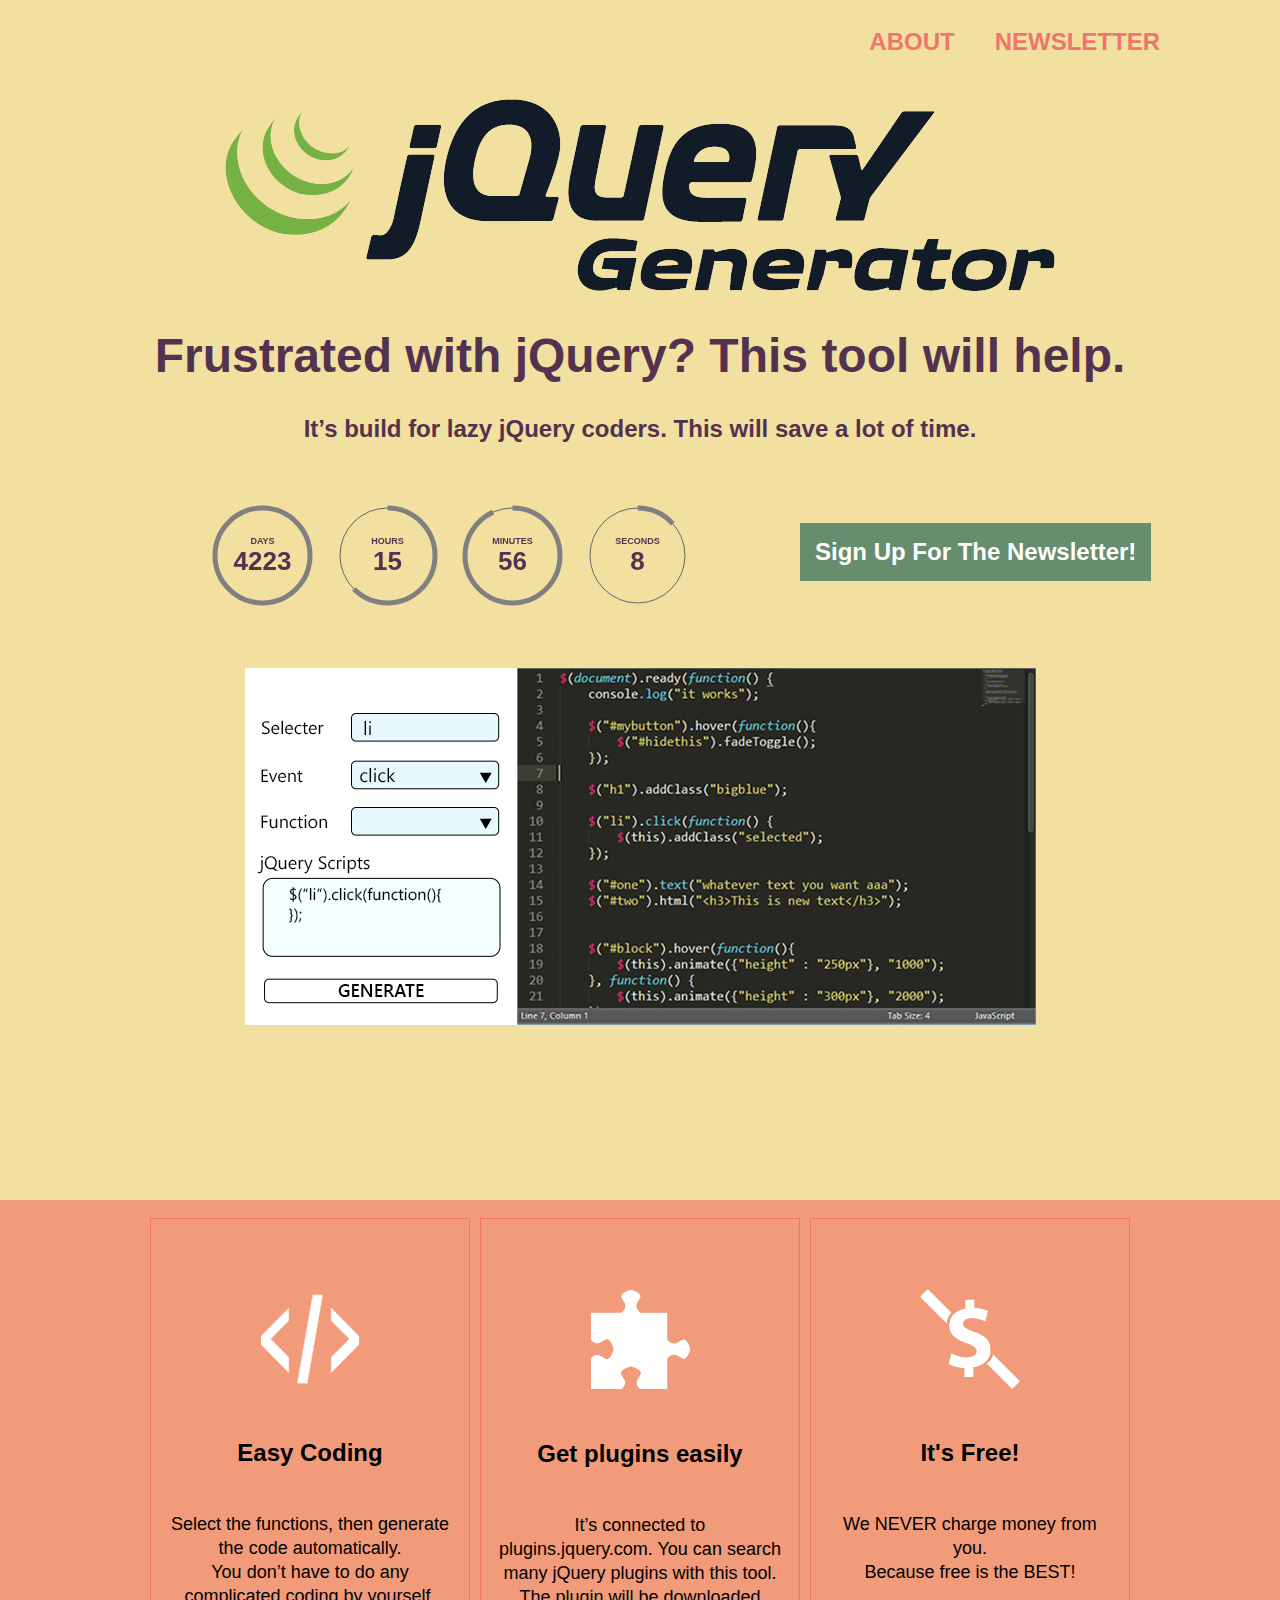
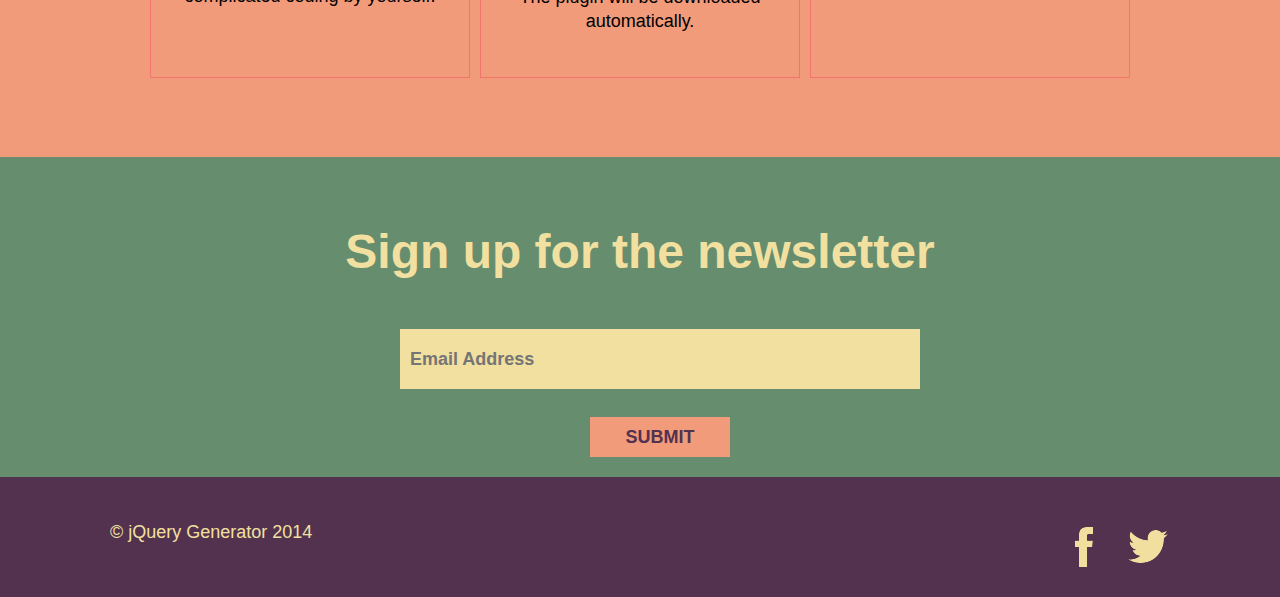
==== index.html @ 90209edb "Final Assignment" ====
<!doctype html>
<html lang="en">
	<head>
		<meta charset="UTF-8">
		<title>jQuery generator</title>
		<link rel="stylesheet" href="styles/normalize.css">
		<link rel="stylesheet" href="styles/main.css">
		<link href="http://netdna.bootstrapcdn.com/font-awesome/4.0.3/css/font-awesome.css" rel="stylesheet">
		<link rel="stylesheet" href="styles/TimeCircles.css" >  
		<meta name="viewport" content="initial-scale=1, maximum-scale=1">
		<script src="http://ajax.googleapis.com/ajax/libs/jquery/1.11.0/jquery.min.js"></script>	
		<script src="scripts/TimeCircles.js" ></script>
		<script src="scripts/jquery.smoothScroll.js"></script>
		<script src="scripts/main.js"></script>
	</head>
		<body>
			<header>
				<div class="container">
					<ul id="mobile">
						<li><img src="images/title.png"></li>
						<li><i class="fa fa-bars fa-2x"></i>
						<ul id="bar">
							<li><a href="#about">about</li>
							<li><a href="#newsletter">newsletter</li>
						</ul>
						</li>
					</ul>
					<ul id="nav">
						<li><a href="#about">about</a></li>
						<li><a href="#newsletter">newsletter</a></li>
					</ul>
				</div>
				
				<div id="main" class="container">
					<img src="images/title.png" id="title">
					<h1>Frustrated with jQuery? This tool will help.</h1>
					<h2>It’s build for lazy jQuery coders. This will save a lot of time.</h2>
				</div>
				<div id="info" class="container">
					<div id="count" data-date="2015-01-01 00:00:00"></div>
					<a href="#newsletter" id="button">Sign Up For The Newsletter!</a>
				</div>
				<div class="headerImage" class="container">
					<img src="images/headerImage.jpg">
				</div>
				
			</header>
			<aside id="about">
				<div class="container">
					<ul>
						<li>
							<img src="images/code.png">
							<h2>Easy Coding</h2>
							<p>Select the functions, then generate the code automatically.<br>You don’t have to do any complicated coding by yourself.</p>
						</li>
						<li>
							<img src="images/plugin.png">
							<h2>Get plugins easily</h2>
							<p>It’s connected to plugins.jquery.com. 
							You can search many jQuery plugins with this tool. <br>The plugin will be downloaded automatically.</p>
						</li>
						<li>
							<img src="images/free.png">
							<h2>It's Free!</h2>
							<p>We NEVER charge money from you. <br>
							Because free is the BEST!</p>
						</li>
					</ul>
				</div>
			</aside>
			<section id="newsletter">
				<div class="container">
					<form>
						<h1>Sign up for the newsletter</h1>
						<ul>
							<li><input id="email" type="email" placeholder="Email Address"></li>
							<li><input id="submit" type="submit" value="SUBMIT"></li>
						</ul>
					</form>
				</div>
			</section>
			<footer>
				<div class="container">
					<div id="copyrights">&copy; jQuery Generator 2014</div>
					<div id="icons">
						<ul>
							<li><a href=""><img src="images/facebook.png"></a></li>
							<li><a href=""><img src="images/twitter.png"></a></li>
						</ul>
					</div>
				</div>
			</footer>
		</body>
</html>
---- styles/main.css ----
* {
	-webkit-box-sizing: border-box;
	-moz-box-sizing: border-box;
	box-sizing: border-box;
}

body{
	font-family: 'Segoe UI', sans-serif;
	font-size: 18px;
}

h1{
	font-size: 48px;
	font-weight: 600;
}

h2 {
	font-size: 24px;
	font-weight: 600;
}

p{
	line-height: 24px;
}

.container {
	width: 1080px;
	margin: 0 auto;
}

header {
	float: left;
	width: 100%;
	height: 1200px;
	background-color: #f2e0a0;
	color: #53324f;
}

ul#mobile {
	display: none;
}

ul#nav {
	float: right;
}

ul#nav li {
	display: inline-block;
	float: left;
	margin:0 10px;
	padding: 10px;
	list-style-type: none;
}

#nav li a {
	font-size: 24px;
	font-weight: 700;
	text-decoration: none;
	color:#f0756e;
	text-transform: uppercase;
}

#main {
	float: left;
	width: 100%;
	padding-top: 15px;
	text-align: center;
}

#info {
	clear: both;
}

#count {
	float: left;
	margin: 30px 100px;
	width: 500px;
}

#button {
	float: left;
	margin-top: 60px;
	padding: 15px;
	background-color:  #668d6e;
	font-weight: bold;
	font-size: 24px;
	color: #fff;
	text-decoration: none;
	text-align: center;
}

#button:hover {
	background-color: #f0756e;
}

.headerImage {
	clear: both;
	padding: 15px;
	text-align: center;
}

.headerImage img{
	max-width: 100%;
}

#main h1 {
	clear: both;
}


aside {
	float: left;
	width: 100%;
	height: 557px;
	background-color: #f19b7a;
}
aside h2 {
	color: #000;
	padding: 25px 0;
}


aside ul {
	float: left;
	width: 100%;
}

aside ul li {
	float: left;
	width: 320px;
	height: 460px;
	margin-left: 10px;
	padding: 70px 16px 100px;
	list-style-type: none;
	border: 1px solid #f0756e;
	text-align: center;
	color: #000;
}


section {
	float: left;
	width: 100%;
	height:320px;
	padding-top: 35px;
	background-color: #668d6e; 
	text-align: center;
}

form ul li {
	padding: 18px 0 10px;
	list-style-type:none;
}

form h1 {
	color: #f2e0a0;
	font-weight: bold;
}

#email {
	padding: 10px;
	width: 520px;
	height: 60px;
	border: 0;
	font-weight: 700;
	background-color: #f2e0a0;
}

#submit {
	width: 140px;
	height: 40px;
	background-color: #f19b7a;
	border: 0;
	font-weight: bold;
	color: #53324f;
}

footer {
	float: left;
	width: 100%;
	height: 120px;
	background-color: #53324f;
}

footer #copyrights {
	float: left;
	padding: 45px 10px;
	width: 320px;
	color: #f2e0a0;
}


footer #icons {
	float: right;
}

#icons li {
	float: left;
	margin:0 10px 0;
	padding-top: 30px;
	list-style-type: none;
}

@media screen and (min-width: 480px) and (max-width: 900px) {

	body{
		font-size: 16px;
	}

	h1{
	font-size: 30px;
	font-weight: 600;
	}

	h2 {
		font-size: 20px;
	}


	.container {
		width:90%;
	}


	header {
		max-width: 100%;
		height: 1080px;
		padding: 10px;
	}

	#main {
		padding-top: 0;
	}

	#title {
		width: 70%;
		height: 70%;
	}

	#count {
		width: 70%;
	}


	ul#nav li {
		padding: 0;
	}

	#nav li a {
		font-size: 18px;
	}

	#main {
		padding-top: 10px;
	}


	#button {
		width: 400px;
		height:auto;
		margin: 0 auto;
		padding: 10px;
		font-size: 18px;
	}

	#count {
		max-width: 70%;
	}

	#headerImage {
		margin: 30px;
	}

	aside {
		float: left;
		margin: 0 auto;
		height: auto;
	}

	aside h2 {
		padding: 0;
	}


	aside ul li {
		float: left;
		margin: 5px;
		width: 100%;
		height: auto;
		padding: 10px;
	}

	section {
		max-width: 100%;
		height:auto;
		padding-top: 10px;
	}

	form ul li {
		padding: 10px;
	}

	form h1 {
		color: #f2e0a0;
	}

	#email {
		padding: 10px;
		max-width: 70%;
		height: 45px;
	}

	footer {
		height: auto;
	}

	footer #copyrights {
		float: left;
		padding: 25px 10px;
		width: 320px;
		color: #f2e0a0;
	}


	footer #icons {
		float: right;
	}

	#icons li {
		float: left;
		margin:0 10px 0;
		padding:0;
		list-style-type: none;
	}


}

	@media screen and (min-width: 320px) and (max-width: 480px) {

		body{
			font-size: 16px;
		}

		h1{
			font-size:30px;
			font-weight: 700;
		}

		h2 {
			font-size: 20px;
		}


		.container {
			width:90%;
		}


		header {
			max-width: 100%;
			height: auto;
			padding: 10px;
		}

		#main {
			padding: 10px;
		}

		#title {
			display:none;
		}

		#headerImage {
			width:90%;
			height: 90%;
		}

		ul#mobile {
			float: left;
			display: block;
			margin: 0;
			padding: 0;
			max-width: 100%;
			height: auto;
		}

		#mobile li {
			display: block;
			max-width: 100%;
			list-style-type: none;
		}
		#mobile li:first-child{
			float: left;
			width: 70%;
		}

		#mobile li i {
			position: relative;
			float: right;
			text-align: right;	
			cursor: pointer;
		}

		#mobile li img {
			max-width: 100%;
			height: auto; 
		}

		ul#bar {
			display: none;
			position: absolute;
			float: right;
			top:45px;
			right: 10px;
			padding: 10px 5px;
			width: 120px;
			background-color: rgba(240,117,110,0.7);
		}

		ul#bar li {
			padding: 0;
			margin: 0;
			list-style-type: none;
		}

		ul#bar li a {
			font-size: 16px;
			font-weight: 700;
			text-decoration: none;
			color: #fff;
			text-transform: uppercase;
		}

		ul#nav li {
			display: none;
		}

		 
		#main h1 {
			clear: both;
		}


		#button {
			padding: 5px 10px; 
			width: 100%;
			height: 45px;
			margin: 0;
			font-size: 18px;
		}

		#count {
			display: none;
			width: 0;
		}


		aside {
			height: auto;
		}

		aside h2 {
			padding: 0;
		}


		aside ul li {
			margin-top: 5px;
			margin-left: 0;
			max-width: 100%;
			height: auto;
		}

		section {
			max-width: 100%;
			height:auto;
			padding-top: 10px;
		}

		form ul li {
			padding: 10px;
		}

		form h1 {
			color: #f2e0a0;
		}

		#email {
			padding: 10px;
			max-width: 100%;
			height: 45px;
		}

		#submit {
			max-width: 90%;
		}

		footer {
			height: auto;
		}

		footer #copyrights {
			float: left;
			padding-top: 15px;
			max-width: 50%;
			color: #f2e0a0;
		}


		footer #icons {
			float: right;
			width: 130px;
		}

		#icons li {
			float: left;
			margin:0;
			padding: 0;
			list-style-type: none;
		}

		#icons li img {
			max-width: 70%;
			height: auto;
		}


	}
---- styles/TimeCircles.css ----
/**
 *	This element is created inside your target element
 *	It is used so that your own element will not need to be altered
 **/
.time_circles {
    position: relative;
    width: 100%;
    height: 100%;
}

/**
 *	This is all the elements used to house all text used
 * in time circles
 **/
.time_circles > div {
    position: absolute;
    text-align: center;
}

/**
 *	Titles (Days, Hours, etc)
 **/
.time_circles > div > h4 {
    margin: 0px;
    padding: 0px;
    text-align: center;
    text-transform: uppercase;
    font-family: 'Century Gothic', Arial;
}

/**
 *	Time numbers, ie: 12
 **/
.time_circles > div > span {
    display: block;
    width: 100%;
    text-align: center;
    font-family: 'Century Gothic', Arial;
    font-size: 300%;
    margin-top: 0.4em;
    font-weight: bold;
}
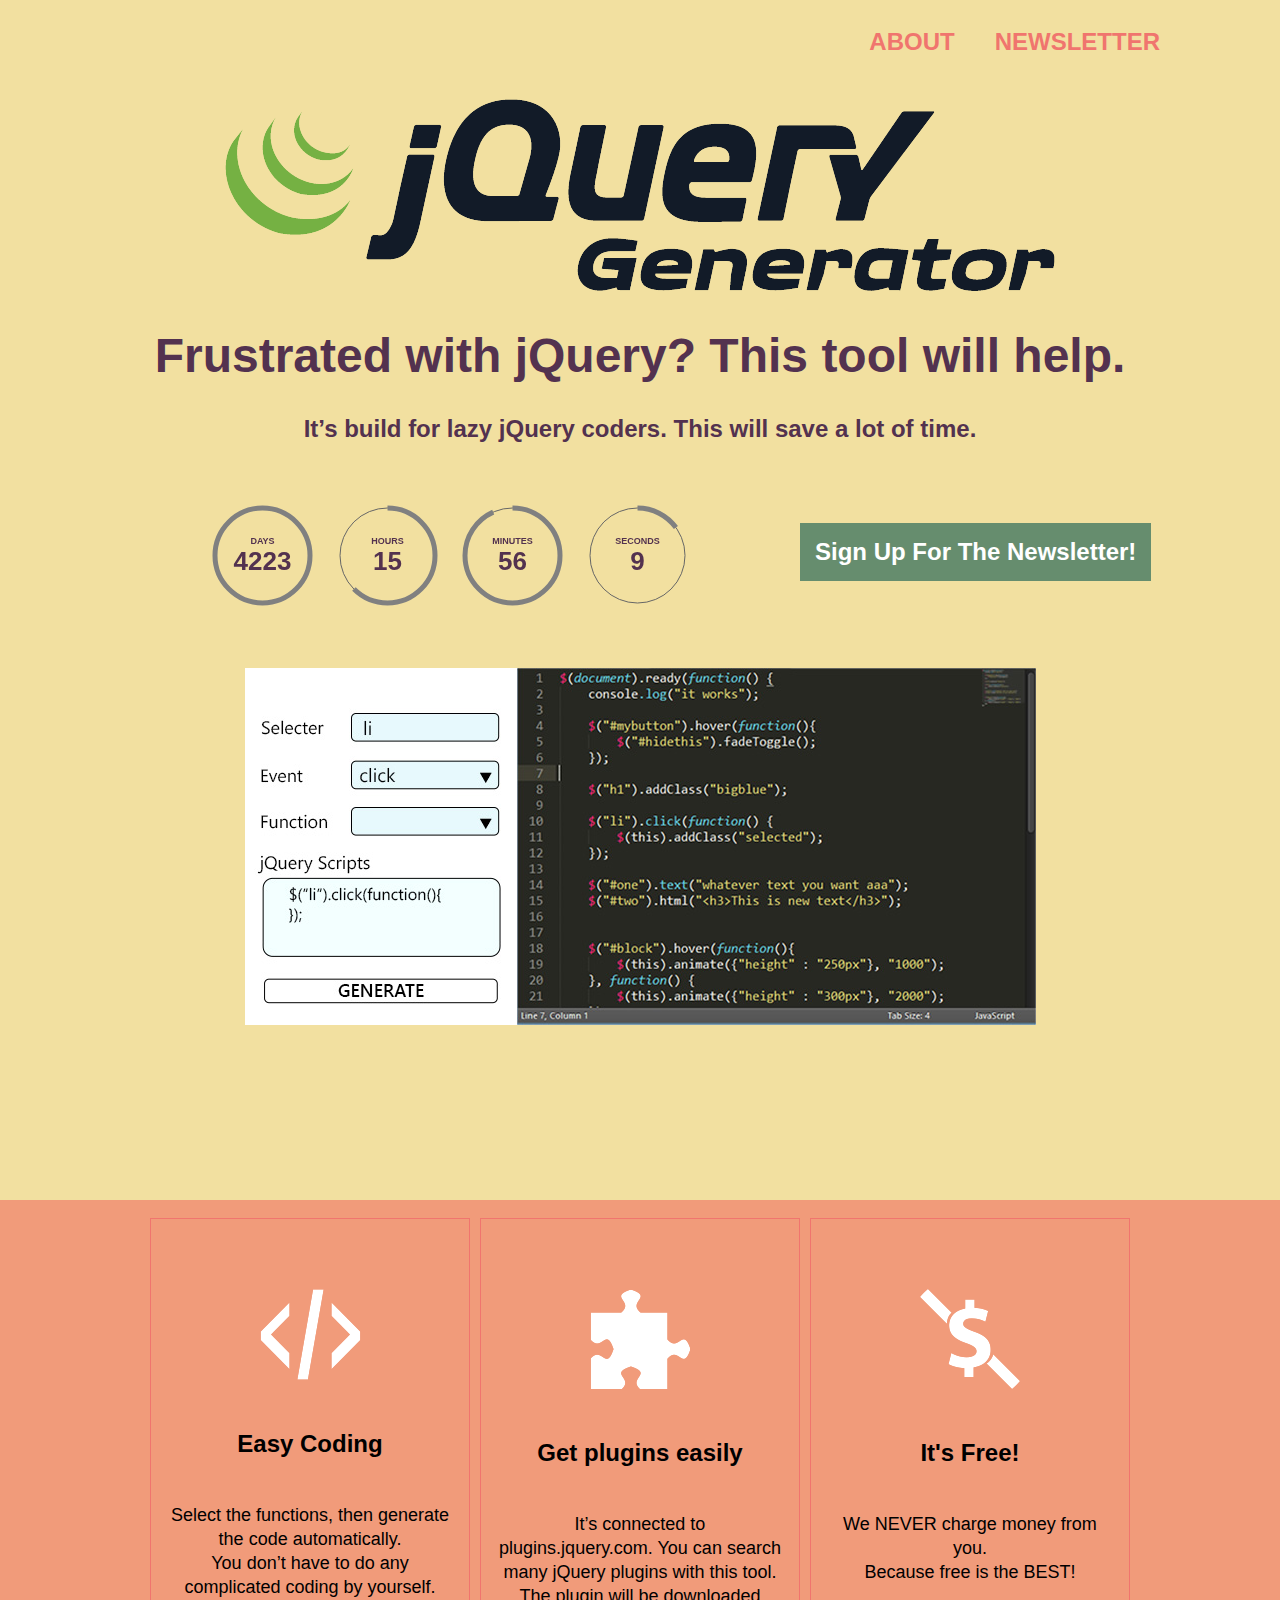
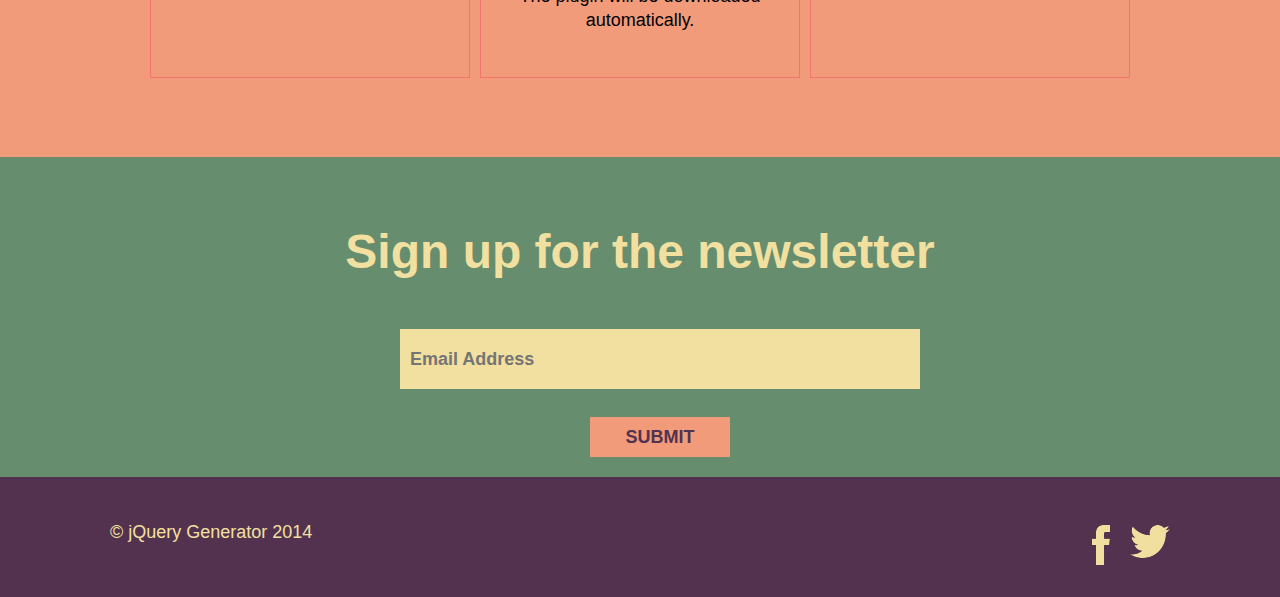
==== commit b99b8ab2: "Final Assignment" ====
--- a/index.html
+++ b/index.html
@@ -91,4 +91,4 @@
 				</div>
 			</footer>
 		</body>
-</html>+</html>
--- a/styles/main.css
+++ b/styles/main.css
@@ -7,6 +7,7 @@
 body{
 	font-family: 'Segoe UI', sans-serif;
 	font-size: 18px;
+	margin:0;
 }
 
 h1{
@@ -114,6 +115,7 @@
 	height: 557px;
 	background-color: #f19b7a;
 }
+
 aside h2 {
 	color: #000;
 	padding: 25px 0;
@@ -201,329 +203,333 @@
 	list-style-type: none;
 }
 
+
+
 @media screen and (min-width: 480px) and (max-width: 900px) {
+
 
 	body{
 		font-size: 16px;
 	}
-
+	
 	h1{
-	font-size: 30px;
-	font-weight: 600;
-	}
-
-	h2 {
-		font-size: 20px;
-	}
-
-
+		font-size: 36px;
+	}
+	
+	
 	.container {
-		width:90%;
-	}
-
-
-	header {
-		max-width: 100%;
-		height: 1080px;
-		padding: 10px;
-	}
-
+		width: 90%;
+	}
+
+	#nav li a {
+		font-size: 18px;
+	}
+	
 	#main {
-		padding-top: 0;
-	}
-
+		float: left;
+		width: 100%;
+		padding-top: 15px;
+		text-align: center;
+	}
+	
 	#title {
 		width: 70%;
-		height: 70%;
-	}
-
+	}
+
+	#info {
+		clear: both;
+	}
+	
 	#count {
-		width: 70%;
-	}
-
-
-	ul#nav li {
-		padding: 0;
-	}
-
-	#nav li a {
-		font-size: 18px;
-	}
-
-	#main {
-		padding-top: 10px;
-	}
-
-
+		float: left;
+		margin: 30px 100px;
+		width: 500px;
+	}
+	
 	#button {
-		width: 400px;
-		height:auto;
-		margin: 0 auto;
+		clear:both;
+		margin-top: 30px;
 		padding: 10px;
-		font-size: 18px;
-	}
-
-	#count {
-		max-width: 70%;
-	}
-
-	#headerImage {
-		margin: 30px;
-	}
-
+		font-size: 20px;
+	}
+	
+	
+	.headerImage {
+		clear: both;
+		padding: 15px;
+		text-align: center;
+	}
+	
+	.headerImage img{
+		max-width: 100%;
+	}
+	
+	#main h1 {
+		clear: both;
+	}
+	
+	
 	aside {
-		float: left;
-		margin: 0 auto;
 		height: auto;
+		background-color: #f19b7a;
 	}
 
 	aside h2 {
-		padding: 0;
-	}
-
-
+		color: #000;
+		padding: 25px 0;
+	}
+	
+	
+	
 	aside ul li {
-		float: left;
-		margin: 5px;
+		clear: both;
 		width: 100%;
 		height: auto;
+		margin-top: 10px;
 		padding: 10px;
-	}
-
+		
+	}
+	
+	
 	section {
-		max-width: 100%;
 		height:auto;
-		padding-top: 10px;
-	}
-
+	}
+	
 	form ul li {
-		padding: 10px;
-	}
-
+		padding: 10px 0;
+		list-style-type:none;
+	}
+	
 	form h1 {
 		color: #f2e0a0;
-	}
-
+		font-weight: bold;
+	}
+	
+	
+	#submit {
+		width: 140px;
+		height: 40px;
+		background-color: #f19b7a;
+		border: 0;
+		font-weight: bold;
+		color: #53324f;
+	}
+	
 	#email {
-		padding: 10px;
-		max-width: 70%;
-		height: 45px;
+		height: auto;
+		padding:15px 10px;
 	}
 
 	footer {
 		height: auto;
 	}
-
+	
 	footer #copyrights {
 		float: left;
-		padding: 25px 10px;
+		padding: 20px;
 		width: 320px;
 		color: #f2e0a0;
 	}
-
-
+	
+	
 	footer #icons {
 		float: right;
 	}
-
+	
 	#icons li {
-		float: left;
-		margin:0 10px 0;
-		padding:0;
-		list-style-type: none;
-	}
-
-
-}
+		padding: 5px;
+	}
+
+}
+
 
 	@media screen and (min-width: 320px) and (max-width: 480px) {
-
-		body{
-			font-size: 16px;
-		}
-
-		h1{
-			font-size:30px;
-			font-weight: 700;
-		}
-
-		h2 {
-			font-size: 20px;
-		}
-
-
-		.container {
-			width:90%;
-		}
-
-
-		header {
-			max-width: 100%;
-			height: auto;
-			padding: 10px;
-		}
-
-		#main {
-			padding: 10px;
-		}
-
-		#title {
-			display:none;
-		}
-
-		#headerImage {
-			width:90%;
-			height: 90%;
-		}
-
-		ul#mobile {
-			float: left;
-			display: block;
-			margin: 0;
-			padding: 0;
-			max-width: 100%;
-			height: auto;
-		}
-
-		#mobile li {
-			display: block;
-			max-width: 100%;
-			list-style-type: none;
-		}
-		#mobile li:first-child{
-			float: left;
-			width: 70%;
-		}
-
-		#mobile li i {
-			position: relative;
-			float: right;
-			text-align: right;	
-			cursor: pointer;
-		}
-
-		#mobile li img {
-			max-width: 100%;
-			height: auto; 
-		}
-
-		ul#bar {
-			display: none;
-			position: absolute;
-			float: right;
-			top:45px;
-			right: 10px;
-			padding: 10px 5px;
-			width: 120px;
-			background-color: rgba(240,117,110,0.7);
-		}
-
-		ul#bar li {
-			padding: 0;
-			margin: 0;
-			list-style-type: none;
-		}
-
-		ul#bar li a {
-			font-size: 16px;
-			font-weight: 700;
-			text-decoration: none;
-			color: #fff;
-			text-transform: uppercase;
-		}
-
-		ul#nav li {
-			display: none;
-		}
-
-		 
-		#main h1 {
-			clear: both;
-		}
-
-
-		#button {
-			padding: 5px 10px; 
-			width: 100%;
-			height: 45px;
-			margin: 0;
-			font-size: 18px;
-		}
-
-		#count {
-			display: none;
-			width: 0;
-		}
-
-
-		aside {
-			height: auto;
-		}
-
-		aside h2 {
-			padding: 0;
-		}
-
-
-		aside ul li {
-			margin-top: 5px;
-			margin-left: 0;
-			max-width: 100%;
-			height: auto;
-		}
-
-		section {
-			max-width: 100%;
-			height:auto;
-			padding-top: 10px;
-		}
-
-		form ul li {
-			padding: 10px;
-		}
-
-		form h1 {
-			color: #f2e0a0;
-		}
-
-		#email {
-			padding: 10px;
-			max-width: 100%;
-			height: 45px;
-		}
-
-		#submit {
-			max-width: 90%;
-		}
-
-		footer {
-			height: auto;
-		}
-
-		footer #copyrights {
-			float: left;
-			padding-top: 15px;
-			max-width: 50%;
-			color: #f2e0a0;
-		}
-
-
-		footer #icons {
-			float: right;
-			width: 130px;
-		}
-
-		#icons li {
-			float: left;
-			margin:0;
-			padding: 0;
-			list-style-type: none;
-		}
-
-		#icons li img {
-			max-width: 70%;
-			height: auto;
-		}
-
-
-	}+		
+			body{
+				font-size: 16px;
+			}
+
+			h1{
+				font-size:24px;
+				font-weight: 700;
+			}
+
+			h2 {
+				font-size: 18px;
+			}
+
+
+			.container {
+				width:90%;
+			}
+
+
+			header {
+				max-width: 100%;
+				height: auto;
+				padding: 10px;
+			}
+
+			#main {
+				padding: 10px;
+			}
+
+			#title {
+				display:none;
+			}
+
+			#headerImage {
+				width:90%;
+				height: 90%;
+			}
+
+			ul#mobile {
+				float: left;
+				display: block;
+				margin: 0;
+				padding: 0;
+				max-width: 100%;
+				height: auto;
+			}
+
+			#mobile li {
+				display: block;
+				max-width: 100%;
+				list-style-type: none;
+			}
+			#mobile li:first-child{
+				float: left;
+				width: 70%;
+			}
+
+			#mobile li i {
+				position: relative;
+				float: right;
+				text-align: right;	
+				cursor: pointer;
+			}
+
+			#mobile li img {
+				max-width: 100%;
+				height: auto; 
+			}
+
+			ul#bar {
+				display: none;
+				position: absolute;
+				float: right;
+				top:45px;
+				right: 10px;
+				padding: 10px 5px;
+				width: 120px;
+				background-color: rgba(240,117,110,0.7);
+			}
+
+			ul#bar li {
+				padding: 0;
+				margin: 0;
+				list-style-type: none;
+			}
+
+			ul#bar li a {
+				font-size: 16px;
+				font-weight: 700;
+				text-decoration: none;
+				color: #fff;
+				text-transform: uppercase;
+			}
+
+			ul#nav li {
+				display: none;
+			}
+
+			 
+			#main h1 {
+				clear: both;
+			}
+
+
+			#button {
+				padding: 5px 10px; 
+				width: 100%;
+				height: 45px;
+				margin: 0;
+				font-size: 18px;
+			}
+
+			#count {
+				display: none;
+				width: 0;
+			}
+
+
+			aside {
+				height: auto;
+			}
+
+			aside h2 {
+				padding: 0;
+			}
+
+
+			aside ul li {
+				margin-top: 5px;
+				margin-left: 0;
+				max-width: 100%;
+				height: auto;
+			}
+
+			section {
+				max-width: 100%;
+				height:auto;
+				padding-top: 10px;
+			}
+
+			form ul li {
+				padding: 10px;
+			}
+
+			form h1 {
+				color: #f2e0a0;
+			}
+
+			#email {
+				padding: 10px;
+				max-width: 100%;
+				height: 45px;
+			}
+
+			#submit {
+				max-width: 90%;
+			}
+
+			footer {
+				height: auto;
+			}
+
+			footer #copyrights {
+				float: left;
+				padding-top: 15px;
+				max-width: 50%;
+				color: #f2e0a0;
+			}
+
+
+			footer #icons {
+				float: right;
+				max-width: 50%;
+			}
+
+			#icons li {
+				float: left;
+				margin:0;
+				padding: 5px;
+				list-style-type: none;
+			}
+
+			#icons li img {
+				max-width: 70%;
+				height: auto;
+			}
+
+}
